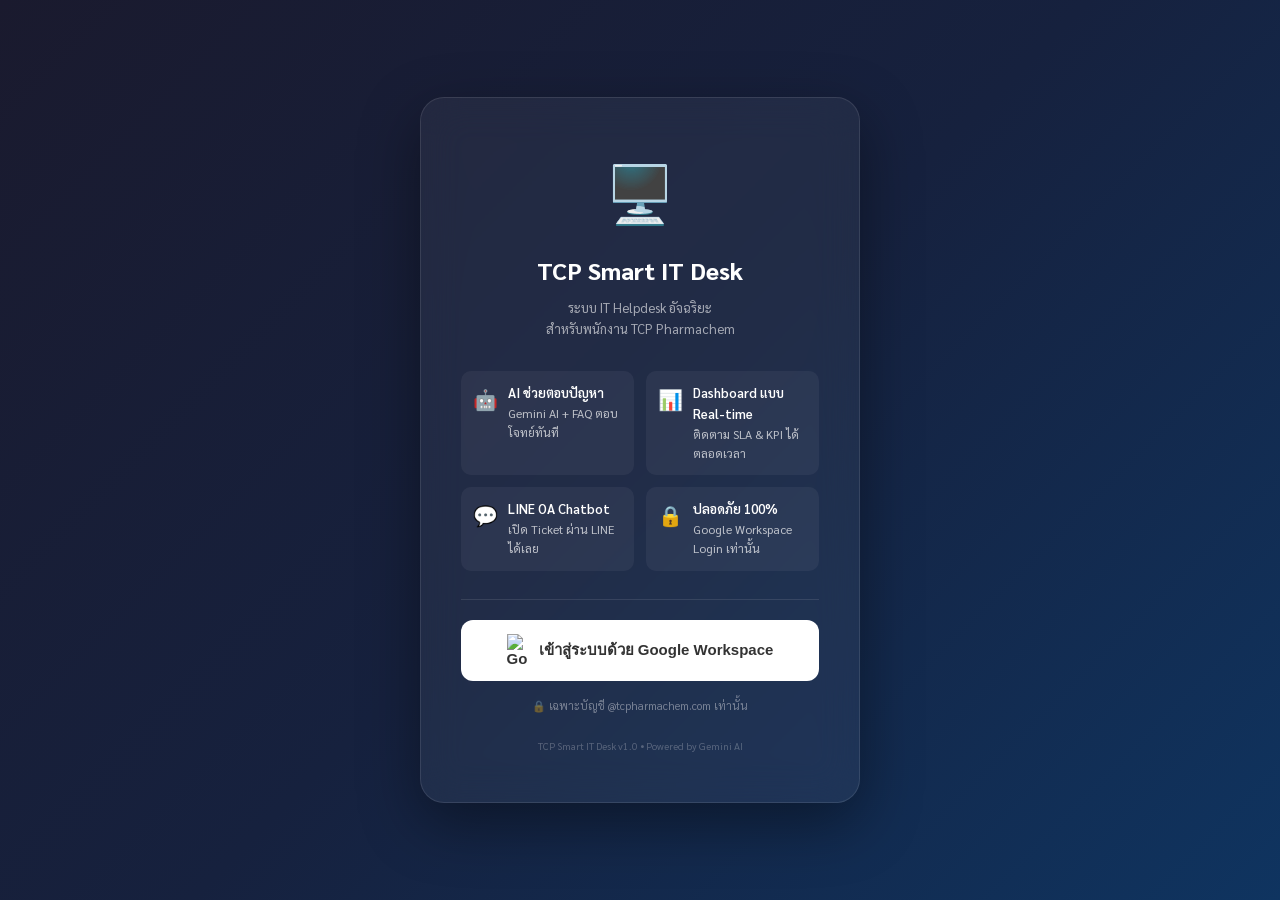
==== index.html @ 136b57df "Add files via upload" ====
<!DOCTYPE html>
<html lang="th">
<head>
  <meta charset="UTF-8">
  <meta name="viewport" content="width=device-width, initial-scale=1.0">
  <title>TCP Smart IT Desk — เข้าสู่ระบบ</title>
  <link rel="preconnect" href="https://fonts.googleapis.com">
  <link href="https://fonts.googleapis.com/css2?family=Sarabun:wght@300;400;600;700;800&display=swap" rel="stylesheet">
  <link rel="stylesheet" href="assets/css/main.css">
  <style>
    .features { display: grid; grid-template-columns: repeat(2, 1fr); gap: 12px; margin: 28px 0; text-align: left; }
    .feature { display: flex; align-items: flex-start; gap: 10px; padding: 12px; background: rgba(255,255,255,.05); border-radius: 10px; }
    .feature-icon { font-size: 20px; }
    .feature-text { font-size: 12px; color: rgba(255,255,255,.7); }
    .feature-title { font-size: 13px; font-weight: 600; color: #fff; }
    .divider { border: none; border-top: 1px solid rgba(255,255,255,.1); margin: 20px 0; }
    .domain-note { font-size: 11px; color: rgba(255,255,255,.4); margin-top: 16px; }
    .version { font-size: 10px; color: rgba(255,255,255,.25); margin-top: 24px; }
    #loading-state { display: none; }
    .dots::after { content: ''; animation: dots 1.5s steps(4,end) infinite; }
    @keyframes dots { 0%,20%{content:''} 40%{content:'.'} 60%{content:'..'} 80%,100%{content:'...'} }
  </style>
</head>
<body>
  <div class="login-page">
    <div class="login-card">
      <div class="login-logo">🖥️</div>
      <h1 class="login-title">TCP Smart IT Desk</h1>
      <p class="login-subtitle">ระบบ IT Helpdesk อัจฉริยะ<br>สำหรับพนักงาน TCP Pharmachem</p>

      <div class="features">
        <div class="feature">
          <span class="feature-icon">🤖</span>
          <div class="feature-text">
            <div class="feature-title">AI ช่วยตอบปัญหา</div>
            Gemini AI + FAQ ตอบโจทย์ทันที
          </div>
        </div>
        <div class="feature">
          <span class="feature-icon">📊</span>
          <div class="feature-text">
            <div class="feature-title">Dashboard แบบ Real-time</div>
            ติดตาม SLA & KPI ได้ตลอดเวลา
          </div>
        </div>
        <div class="feature">
          <span class="feature-icon">💬</span>
          <div class="feature-text">
            <div class="feature-title">LINE OA Chatbot</div>
            เปิด Ticket ผ่าน LINE ได้เลย
          </div>
        </div>
        <div class="feature">
          <span class="feature-icon">🔒</span>
          <div class="feature-text">
            <div class="feature-title">ปลอดภัย 100%</div>
            Google Workspace Login เท่านั้น
          </div>
        </div>
      </div>

      <hr class="divider">

      <!-- Google Sign-In Button -->
      <div id="sign-in-state">
        <button class="google-btn" id="google-signin-btn" onclick="signInWithGoogle()">
          <img src="https://www.gstatic.com/firebasejs/ui/2.0.0/images/auth/google.svg" alt="Google">
          เข้าสู่ระบบด้วย Google Workspace
        </button>
        <p class="domain-note">🔒 เฉพาะบัญชี @tcpharmachem.com เท่านั้น</p>
      </div>

      <div id="loading-state">
        <div style="display:flex;align-items:center;justify-content:center;gap:12px;color:rgba(255,255,255,.7);font-size:14px">
          <div class="spinner" style="width:24px;height:24px;border-width:3px;border-color:rgba(255,255,255,.3);border-top-color:#fff"></div>
          <span>กำลังเข้าสู่ระบบ<span class="dots"></span></span>
        </div>
      </div>

      <div id="error-state" style="display:none">
        <div class="alert alert-danger" style="text-align:left">
          <span>⚠️</span>
          <span id="error-msg"></span>
        </div>
        <button class="google-btn" onclick="signInWithGoogle()">
          <img src="https://www.gstatic.com/firebasejs/ui/2.0.0/images/auth/google.svg" alt="Google">
          ลองใหม่อีกครั้ง
        </button>
      </div>

      <p class="version">TCP Smart IT Desk v1.0 • Powered by Gemini AI</p>
    </div>
  </div>

  <!-- Google Identity Services -->
  <script src="https://accounts.google.com/gsi/client" async defer></script>
  <script src="assets/js/app.js"></script>
  <script>
    // Check if already logged in
    window.addEventListener('load', () => {
      if (loadStoredSession()) {
        redirectToDashboard();
        return;
      }
      initGoogleSignIn();
    });

    function initGoogleSignIn() {
      // Initialize GIS (Google Identity Services)
      if (typeof google === 'undefined') {
        setTimeout(initGoogleSignIn, 300);
        return;
      }
      google.accounts.id.initialize({
        client_id:         APP_CONFIG.GOOGLE_CLIENT_ID,
        callback:          handleGoogleResponse,
        auto_select:       false,
        cancel_on_tap_outside: true,
        ux_mode:           'popup'
      });
    }

    function signInWithGoogle() {
      if (typeof google === 'undefined') {
        showError('ไม่สามารถโหลด Google Sign-In ได้ กรุณาตรวจสอบการเชื่อมต่ออินเทอร์เน็ต');
        return;
      }
      google.accounts.id.prompt();
    }

    async function handleGoogleResponse(credentialResponse) {
      const idToken = credentialResponse.credential;
      if (!idToken) {
        showError('ไม่ได้รับข้อมูลจาก Google กรุณาลองใหม่');
        return;
      }

      showLoading();

      try {
        // Verify token and get user from backend
        const result = await API.get('users/me', { token: idToken });

        if (!result.success) {
          if (result.status === 401 || result.status === 403) {
            showError('บัญชีของคุณไม่ได้รับอนุญาต กรุณาใช้บัญชี @tcpharmachem.com เท่านั้น');
          } else {
            showError('เกิดข้อผิดพลาด: ' + (result.data?.error || 'กรุณาลองใหม่อีกครั้ง'));
          }
          return;
        }

        const user = result.data;
        setSession(idToken, user);
        redirectToDashboard();

      } catch (err) {
        showError('เกิดข้อผิดพลาดในการเชื่อมต่อ กรุณาลองใหม่อีกครั้ง');
        console.error(err);
      }
    }

    function showLoading() {
      document.getElementById('sign-in-state').style.display = 'none';
      document.getElementById('error-state').style.display   = 'none';
      document.getElementById('loading-state').style.display = 'block';
    }

    function showError(msg) {
      document.getElementById('sign-in-state').style.display = 'none';
      document.getElementById('loading-state').style.display = 'none';
      document.getElementById('error-state').style.display   = 'block';
      document.getElementById('error-msg').textContent = msg;
    }

    function redirectToDashboard() {
      window.location.href = 'dashboard.html';
    }
  </script>
</body>
</html>
---- assets/css/main.css ----
/* ============================================================
   TCP Smart IT Desk — main.css
   Modern enterprise UI with dark mode & mobile-first design
   ============================================================ */

/* ── CSS Variables (Light Theme) ──────────────────────────── */
:root {
  --primary:        #1a73e8;
  --primary-dark:   #1557b0;
  --primary-light:  #e8f0fe;
  --secondary:      #34a853;
  --warning:        #f5a623;
  --danger:         #ea4335;
  --purple:         #9c27b0;
  --orange:         #ff9800;

  --bg:             #f8f9fa;
  --surface:        #ffffff;
  --surface-alt:    #f1f3f4;
  --border:         #e0e0e0;
  --text:           #202124;
  --text-secondary: #5f6368;
  --text-muted:     #9aa0a6;

  --sidebar-bg:     #1a1a2e;
  --sidebar-text:   #e0e0e0;
  --sidebar-active: #1a73e8;
  --sidebar-width:  240px;
  --sidebar-collapsed: 64px;

  --header-h:       60px;
  --radius:         8px;
  --radius-lg:      12px;
  --shadow:         0 1px 3px rgba(0,0,0,.12), 0 1px 2px rgba(0,0,0,.08);
  --shadow-md:      0 4px 12px rgba(0,0,0,.12);
  --shadow-lg:      0 8px 24px rgba(0,0,0,.15);

  --transition:     .2s ease;
  --font:           'Sarabun', 'Noto Sans Thai', system-ui, -apple-system, sans-serif;
}

/* ── Dark Theme ─────────────────────────────────────────────── */
[data-theme="dark"] {
  --bg:             #0d0d1a;
  --surface:        #1a1a2e;
  --surface-alt:    #16213e;
  --border:         #2d3748;
  --text:           #e2e8f0;
  --text-secondary: #a0aec0;
  --text-muted:     #718096;
  --sidebar-bg:     #0d0d1a;
  --primary-light:  #1a3a6e;
}

/* ── Reset & Base ────────────────────────────────────────────── */
*, *::before, *::after { box-sizing: border-box; margin: 0; padding: 0; }

html { font-size: 14px; scroll-behavior: smooth; }

body {
  font-family:     var(--font);
  background:      var(--bg);
  color:           var(--text);
  line-height:     1.6;
  -webkit-font-smoothing: antialiased;
}

a { color: var(--primary); text-decoration: none; }
a:hover { text-decoration: underline; }

img { max-width: 100%; }

/* ── Layout ──────────────────────────────────────────────────── */
.app-layout { display: flex; min-height: 100vh; }

/* ── Sidebar ─────────────────────────────────────────────────── */
.sidebar {
  width:        var(--sidebar-width);
  background:   var(--sidebar-bg);
  display:      flex;
  flex-direction: column;
  position:     fixed;
  left:         0; top: 0; bottom: 0;
  z-index:      100;
  transition:   width var(--transition);
  overflow:     hidden;
}
.sidebar.collapsed { width: var(--sidebar-collapsed); }

.sidebar-brand {
  padding:      16px;
  display:      flex;
  align-items:  center;
  gap:          12px;
  border-bottom: 1px solid rgba(255,255,255,.1);
  min-height:   var(--header-h);
}
.sidebar-brand .brand-icon {
  width:    36px; height: 36px;
  background: var(--primary);
  border-radius: var(--radius);
  display:  flex; align-items: center; justify-content: center;
  font-size: 18px; flex-shrink: 0;
}
.sidebar-brand .brand-text {
  color:     #fff;
  font-size: 13px;
  font-weight: 700;
  line-height: 1.2;
  white-space: nowrap;
  overflow:  hidden;
}
.sidebar-brand .brand-text small {
  display: block;
  color:   rgba(255,255,255,.5);
  font-size: 10px;
  font-weight: 400;
}

.sidebar-nav { flex: 1; padding: 12px 0; overflow-y: auto; }

.nav-section {
  padding:    4px 12px;
  font-size:  10px;
  font-weight: 700;
  text-transform: uppercase;
  letter-spacing: .08em;
  color:      rgba(255,255,255,.35);
  margin-top: 8px;
  white-space: nowrap;
  overflow:   hidden;
}

.nav-item {
  display:    flex;
  align-items: center;
  gap:        12px;
  padding:    10px 16px;
  color:      var(--sidebar-text);
  cursor:     pointer;
  border-radius: 0;
  transition: background var(--transition);
  white-space: nowrap;
  overflow:   hidden;
  text-decoration: none;
}
.nav-item:hover { background: rgba(255,255,255,.08); color: #fff; text-decoration: none; }
.nav-item.active { background: var(--primary); color: #fff; }
.nav-item .nav-icon { font-size: 18px; flex-shrink: 0; }
.nav-item .nav-label { font-size: 13px; }
.nav-item .nav-badge {
  margin-left: auto;
  background:  var(--danger);
  color:       #fff;
  font-size:   10px;
  padding:     2px 6px;
  border-radius: 10px;
  min-width:   18px;
  text-align:  center;
}

.sidebar-footer {
  padding:     12px;
  border-top:  1px solid rgba(255,255,255,.1);
}
.user-info {
  display:    flex;
  align-items: center;
  gap:        10px;
  padding:    8px;
  border-radius: var(--radius);
  cursor:     pointer;
}
.user-info:hover { background: rgba(255,255,255,.08); }
.user-avatar {
  width:  36px; height: 36px;
  border-radius: 50%;
  background: var(--primary);
  display: flex; align-items: center; justify-content: center;
  color: #fff; font-size: 14px; font-weight: 700;
  flex-shrink: 0;
  overflow: hidden;
}
.user-avatar img { width: 100%; height: 100%; object-fit: cover; }
.user-details { overflow: hidden; }
.user-name { color: #fff; font-size: 13px; font-weight: 600; white-space: nowrap; overflow: hidden; text-overflow: ellipsis; }
.user-role { color: rgba(255,255,255,.5); font-size: 10px; }

/* ── Main Content ────────────────────────────────────────────── */
.main-content {
  margin-left: var(--sidebar-width);
  flex:        1;
  display:     flex;
  flex-direction: column;
  min-height:  100vh;
  transition:  margin-left var(--transition);
}
.sidebar.collapsed ~ .main-content { margin-left: var(--sidebar-collapsed); }

/* ── Header ──────────────────────────────────────────────────── */
.app-header {
  background:  var(--surface);
  border-bottom: 1px solid var(--border);
  height:      var(--header-h);
  display:     flex;
  align-items: center;
  padding:     0 24px;
  gap:         16px;
  position:    sticky;
  top:         0;
  z-index:     50;
  box-shadow:  var(--shadow);
}
.header-title { font-size: 16px; font-weight: 700; flex: 1; }
.header-actions { display: flex; align-items: center; gap: 8px; }
.btn-icon {
  width:  36px; height: 36px;
  border: none; background: transparent;
  border-radius: 50%;
  cursor: pointer;
  display: flex; align-items: center; justify-content: center;
  font-size: 16px;
  color:  var(--text-secondary);
  transition: background var(--transition);
}
.btn-icon:hover { background: var(--surface-alt); }

/* ── Page Content ────────────────────────────────────────────── */
.page-content {
  flex:    1;
  padding: 24px;
  max-width: 1400px;
  width:   100%;
  margin:  0 auto;
}

/* ── Cards ───────────────────────────────────────────────────── */
.card {
  background:    var(--surface);
  border:        1px solid var(--border);
  border-radius: var(--radius-lg);
  box-shadow:    var(--shadow);
  overflow:      hidden;
}
.card-header {
  padding:     16px 20px;
  border-bottom: 1px solid var(--border);
  display:     flex;
  align-items: center;
  gap:         12px;
}
.card-title { font-size: 15px; font-weight: 700; flex: 1; }
.card-body  { padding: 20px; }

/* ── KPI Cards ───────────────────────────────────────────────── */
.kpi-grid { display: grid; grid-template-columns: repeat(auto-fit, minmax(180px, 1fr)); gap: 16px; }
.kpi-card {
  background:    var(--surface);
  border:        1px solid var(--border);
  border-radius: var(--radius-lg);
  padding:       20px;
  display:       flex;
  align-items:   flex-start;
  gap:           16px;
  box-shadow:    var(--shadow);
  transition:    transform var(--transition), box-shadow var(--transition);
}
.kpi-card:hover { transform: translateY(-2px); box-shadow: var(--shadow-md); }
.kpi-icon {
  width:  48px; height: 48px;
  border-radius: var(--radius);
  display: flex; align-items: center; justify-content: center;
  font-size: 22px; flex-shrink: 0;
}
.kpi-value  { font-size: 28px; font-weight: 800; line-height: 1; margin-bottom: 4px; }
.kpi-label  { font-size: 12px; color: var(--text-secondary); }
.kpi-change { font-size: 11px; margin-top: 4px; }
.kpi-change.up   { color: var(--secondary); }
.kpi-change.down { color: var(--danger); }

/* ── Tables ──────────────────────────────────────────────────── */
.table-wrapper { overflow-x: auto; }
table { width: 100%; border-collapse: collapse; font-size: 13px; }
thead tr { background: var(--surface-alt); }
th { padding: 12px 16px; text-align: left; font-weight: 600; color: var(--text-secondary); white-space: nowrap; border-bottom: 2px solid var(--border); }
td { padding: 12px 16px; border-bottom: 1px solid var(--border); vertical-align: middle; }
tbody tr { transition: background var(--transition); }
tbody tr:hover { background: var(--surface-alt); cursor: pointer; }
tbody tr:last-child td { border-bottom: none; }

/* ── Badges ──────────────────────────────────────────────────── */
.badge {
  display:     inline-flex;
  align-items: center;
  gap:         4px;
  padding:     3px 10px;
  border-radius: 20px;
  font-size:   11px;
  font-weight: 600;
  white-space: nowrap;
}

/* ── Buttons ─────────────────────────────────────────────────── */
.btn {
  display:     inline-flex;
  align-items: center;
  gap:         8px;
  padding:     8px 18px;
  border:      none;
  border-radius: var(--radius);
  cursor:      pointer;
  font-size:   13px;
  font-weight: 600;
  font-family: var(--font);
  transition:  background var(--transition), transform var(--transition);
  text-decoration: none;
  white-space: nowrap;
}
.btn:hover { transform: translateY(-1px); }
.btn:active { transform: none; }

.btn-primary   { background: var(--primary);   color: #fff; }
.btn-primary:hover { background: var(--primary-dark); }
.btn-success   { background: var(--secondary); color: #fff; }
.btn-danger    { background: var(--danger);    color: #fff; }
.btn-warning   { background: var(--warning);   color: #fff; }
.btn-secondary { background: var(--surface-alt); color: var(--text); border: 1px solid var(--border); }
.btn-sm  { padding: 4px 12px; font-size: 12px; }
.btn-lg  { padding: 12px 24px; font-size: 15px; }
.btn-block { width: 100%; justify-content: center; }
.btn:disabled { opacity: .6; cursor: not-allowed; transform: none; }

/* ── Forms ───────────────────────────────────────────────────── */
.form-group { margin-bottom: 16px; }
.form-label { display: block; font-size: 13px; font-weight: 600; margin-bottom: 6px; color: var(--text); }
.form-label .required { color: var(--danger); margin-left: 2px; }
.form-control {
  width:      100%;
  padding:    9px 12px;
  border:     1px solid var(--border);
  border-radius: var(--radius);
  background: var(--surface);
  color:      var(--text);
  font-size:  13px;
  font-family: var(--font);
  transition: border-color var(--transition);
}
.form-control:focus { outline: none; border-color: var(--primary); box-shadow: 0 0 0 3px rgba(26,115,232,.15); }
.form-control::placeholder { color: var(--text-muted); }
textarea.form-control { resize: vertical; min-height: 100px; }
select.form-control { cursor: pointer; }

/* ── Modals ──────────────────────────────────────────────────── */
.modal-overlay {
  position:  fixed; inset: 0;
  background: rgba(0,0,0,.5);
  z-index:    200;
  display:    none;
  align-items: center;
  justify-content: center;
  padding:    16px;
  backdrop-filter: blur(2px);
}
.modal-overlay.active { display: flex; }
.modal {
  background:    var(--surface);
  border-radius: var(--radius-lg);
  box-shadow:    var(--shadow-lg);
  width:         100%;
  max-width:     560px;
  max-height:    90vh;
  overflow-y:    auto;
  animation:     modalIn .2s ease;
}
.modal-lg { max-width: 800px; }
.modal-xl { max-width: 1100px; }
.modal-header {
  padding:     16px 20px;
  border-bottom: 1px solid var(--border);
  display:     flex;
  align-items: center;
  gap:         12px;
}
.modal-title  { font-size: 16px; font-weight: 700; flex: 1; }
.modal-close  { background: none; border: none; cursor: pointer; font-size: 20px; color: var(--text-muted); }
.modal-body   { padding: 20px; }
.modal-footer { padding: 16px 20px; border-top: 1px solid var(--border); display: flex; justify-content: flex-end; gap: 10px; }
@keyframes modalIn { from { transform: scale(.96); opacity: 0; } to { transform: scale(1); opacity: 1; } }

/* ── Tabs ────────────────────────────────────────────────────── */
.tabs { display: flex; gap: 0; border-bottom: 2px solid var(--border); margin-bottom: 20px; overflow-x: auto; }
.tab {
  padding:    10px 20px;
  cursor:     pointer;
  font-size:  13px;
  font-weight: 600;
  color:      var(--text-secondary);
  border-bottom: 2px solid transparent;
  margin-bottom: -2px;
  white-space: nowrap;
  transition: color var(--transition), border-color var(--transition);
}
.tab:hover { color: var(--primary); }
.tab.active { color: var(--primary); border-bottom-color: var(--primary); }

/* ── Filter Bar ──────────────────────────────────────────────── */
.filter-bar {
  display:    flex;
  gap:        12px;
  flex-wrap:  wrap;
  align-items: center;
  padding:    16px;
  background: var(--surface);
  border:     1px solid var(--border);
  border-radius: var(--radius-lg);
  margin-bottom: 16px;
}
.filter-bar .form-control { min-width: 160px; }
.search-input { min-width: 240px !important; }

/* ── Timeline / Chat ─────────────────────────────────────────── */
.chat-messages { display: flex; flex-direction: column; gap: 12px; max-height: 400px; overflow-y: auto; padding: 8px 0; }
.chat-msg { display: flex; gap: 10px; max-width: 85%; }
.chat-msg.user { align-self: flex-end; flex-direction: row-reverse; }
.chat-msg.ai, .chat-msg.system { align-self: flex-start; }
.chat-bubble {
  padding:       10px 14px;
  border-radius: 16px;
  font-size:     13px;
  line-height:   1.5;
  max-width:     100%;
  word-break:    break-word;
}
.chat-msg.user   .chat-bubble { background: var(--primary); color: #fff; border-bottom-right-radius: 4px; }
.chat-msg.ai     .chat-bubble { background: var(--surface-alt); border-bottom-left-radius: 4px; }
.chat-msg.system .chat-bubble { background: var(--surface-alt); font-style: italic; color: var(--text-secondary); }
.chat-time { font-size: 10px; color: var(--text-muted); margin-top: 4px; align-self: flex-end; }

/* ── Spinner ─────────────────────────────────────────────────── */
.spinner {
  width:  40px; height: 40px;
  border: 4px solid var(--border);
  border-top-color: var(--primary);
  border-radius: 50%;
  animation: spin .8s linear infinite;
}
.spinner-sm { width: 20px; height: 20px; border-width: 2px; }
@keyframes spin { to { transform: rotate(360deg); } }

/* ── Progress / SLA Bar ──────────────────────────────────────── */
.progress-bar { background: var(--border); border-radius: 4px; height: 6px; overflow: hidden; }
.progress-fill { height: 100%; border-radius: 4px; transition: width .4s ease; }
.progress-fill.safe    { background: var(--secondary); }
.progress-fill.risk    { background: var(--warning); }
.progress-fill.breached{ background: var(--danger); }

/* ── Alert ───────────────────────────────────────────────────── */
.alert {
  padding:       12px 16px;
  border-radius: var(--radius);
  font-size:     13px;
  margin-bottom: 12px;
  display:       flex;
  align-items:   flex-start;
  gap:           10px;
}
.alert-info    { background: var(--primary-light); color: var(--primary); border-left: 4px solid var(--primary); }
.alert-success { background: #e6f4ea; color: #137333; border-left: 4px solid var(--secondary); }
.alert-warning { background: #fff3e0; color: #e65100; border-left: 4px solid var(--warning); }
.alert-danger  { background: #fce8e6; color: #c62828; border-left: 4px solid var(--danger); }

/* ── Empty State ─────────────────────────────────────────────── */
.empty-state {
  display:    flex;
  flex-direction: column;
  align-items: center;
  padding:    48px 24px;
  text-align: center;
  color:      var(--text-muted);
}
.empty-state .empty-icon { font-size: 48px; margin-bottom: 16px; }
.empty-state h3 { color: var(--text-secondary); margin-bottom: 8px; }
.empty-state p  { font-size: 13px; max-width: 300px; }

/* ── Timeline ────────────────────────────────────────────────── */
.timeline { position: relative; padding-left: 32px; }
.timeline::before { content:''; position:absolute; left:10px; top:0; bottom:0; width:2px; background:var(--border); }
.timeline-item { position: relative; margin-bottom: 24px; }
.timeline-item::before {
  content: '';
  position: absolute;
  left: -26px;
  top: 4px;
  width: 12px; height: 12px;
  border-radius: 50%;
  background: var(--primary);
  border: 2px solid var(--surface);
  z-index: 1;
}
.timeline-time  { font-size: 11px; color: var(--text-muted); margin-bottom: 4px; }
.timeline-title { font-weight: 600; font-size: 13px; }
.timeline-body  { font-size: 13px; color: var(--text-secondary); margin-top: 4px; }

/* ── Responsive ──────────────────────────────────────────────── */
@media (max-width: 768px) {
  .sidebar { width: 0; overflow: hidden; }
  .sidebar.mobile-open { width: var(--sidebar-width); }
  .main-content { margin-left: 0 !important; }
  .kpi-grid { grid-template-columns: repeat(2, 1fr); }
  .page-content { padding: 16px; }
  .filter-bar { flex-direction: column; }
  .filter-bar .form-control, .search-input { min-width: unset !important; width: 100%; }
}

/* ── Login Page ──────────────────────────────────────────────── */
.login-page {
  min-height:  100vh;
  background:  linear-gradient(135deg, #1a1a2e 0%, #16213e 50%, #0f3460 100%);
  display:     flex;
  align-items: center;
  justify-content: center;
  padding:     24px;
}
.login-card {
  background:    rgba(255,255,255,.05);
  backdrop-filter: blur(20px);
  border:        1px solid rgba(255,255,255,.1);
  border-radius: 24px;
  padding:       48px 40px;
  width:         100%;
  max-width:     440px;
  text-align:    center;
  box-shadow:    0 20px 60px rgba(0,0,0,.4);
}
.login-logo { font-size: 56px; margin-bottom: 16px; }
.login-title { font-size: 24px; font-weight: 800; color: #fff; margin-bottom: 8px; }
.login-subtitle { font-size: 13px; color: rgba(255,255,255,.6); margin-bottom: 32px; }
.google-btn {
  display:       flex;
  align-items:   center;
  gap:           12px;
  width:         100%;
  padding:       14px 24px;
  background:    #fff;
  border:        none;
  border-radius: 12px;
  cursor:        pointer;
  font-size:     15px;
  font-weight:   600;
  color:         #333;
  transition:    box-shadow var(--transition), transform var(--transition);
  justify-content: center;
}
.google-btn:hover { box-shadow: 0 4px 16px rgba(0,0,0,.2); transform: translateY(-1px); }
.google-btn img { width: 20px; }

/* ── Ticket Priority Rows ────────────────────────────────────── */
tr.urgent { border-left: 3px solid var(--danger); }
tr.sla-risk { background: rgba(255,152,0,.05) !important; }
tr.over-sla { background: rgba(234,67,53,.05) !important; }

/* ── Satisfaction Stars ──────────────────────────────────────── */
.star-rating { display: flex; gap: 4px; }
.star { font-size: 24px; cursor: pointer; transition: transform var(--transition); }
.star:hover, .star.selected { transform: scale(1.2); }
.star.selected { color: #f5a623; }

/* ── Scrollbar ───────────────────────────────────────────────── */
::-webkit-scrollbar { width: 6px; height: 6px; }
::-webkit-scrollbar-track { background: transparent; }
::-webkit-scrollbar-thumb { background: var(--border); border-radius: 3px; }
::-webkit-scrollbar-thumb:hover { background: var(--text-muted); }

/* ── Utils ───────────────────────────────────────────────────── */
.text-center { text-align: center; }
.text-right  { text-align: right; }
.text-muted  { color: var(--text-muted); }
.text-secondary { color: var(--text-secondary); }
.text-primary  { color: var(--primary); }
.text-success  { color: var(--secondary); }
.text-danger   { color: var(--danger); }
.text-warning  { color: var(--warning); }
.fw-bold  { font-weight: 700; }
.fw-600   { font-weight: 600; }
.fs-12    { font-size: 12px; }
.fs-13    { font-size: 13px; }
.fs-16    { font-size: 16px; }
.fs-20    { font-size: 20px; }
.mt-8     { margin-top: 8px; }
.mt-16    { margin-top: 16px; }
.mt-24    { margin-top: 24px; }
.mb-8     { margin-bottom: 8px; }
.mb-16    { margin-bottom: 16px; }
.mb-24    { margin-bottom: 24px; }
.gap-8    { gap: 8px; }
.gap-16   { gap: 16px; }
.d-flex   { display: flex; }
.d-grid   { display: grid; }
.align-center { align-items: center; }
.justify-between { justify-content: space-between; }
.flex-1   { flex: 1; }
.w-100    { width: 100%; }
.hidden   { display: none !important; }
.visible  { display: block !important; }
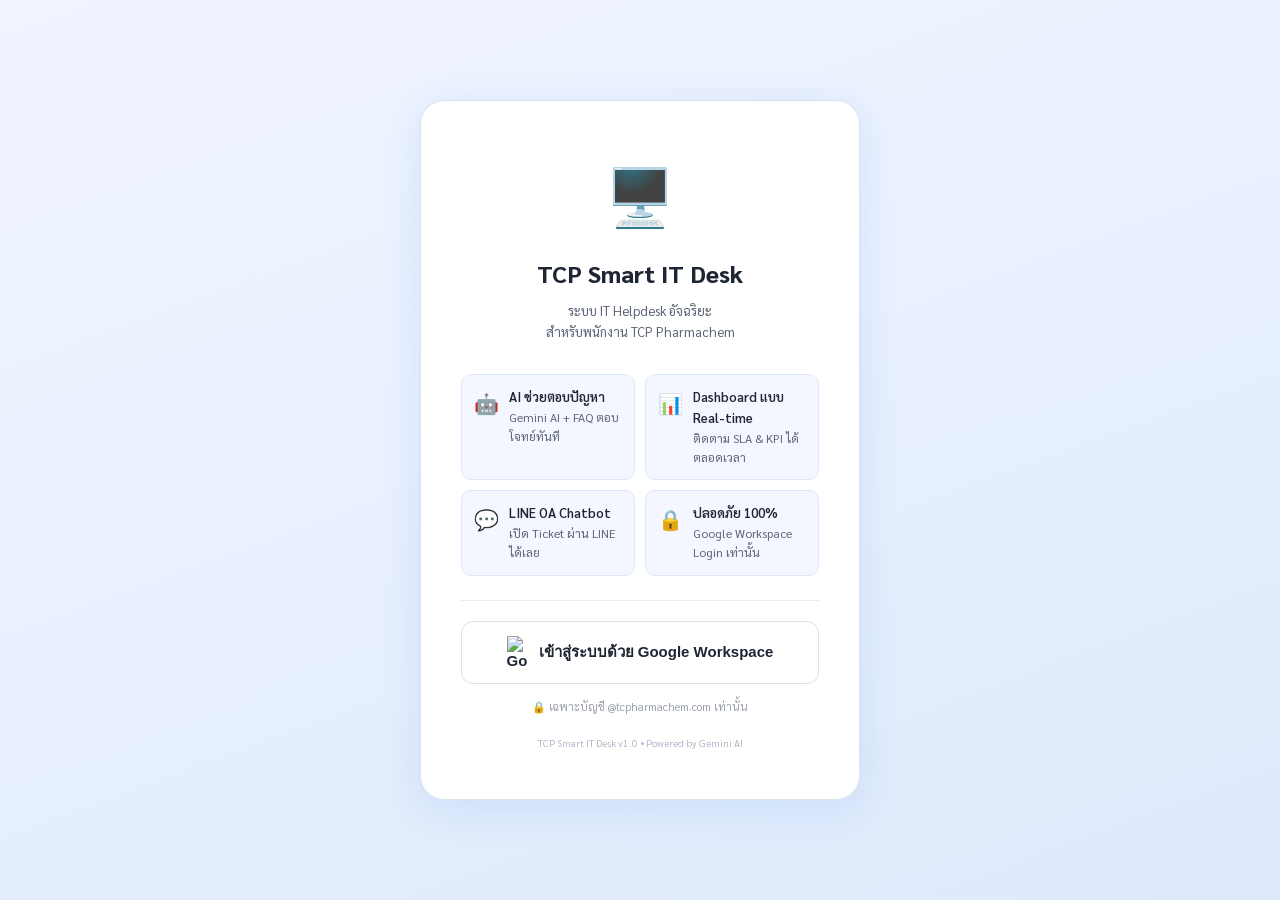
==== commit ed66aabd: "Add files via upload" ====
--- a/index.html
+++ b/index.html
@@ -8,14 +8,14 @@
   <link href="https://fonts.googleapis.com/css2?family=Sarabun:wght@300;400;600;700;800&display=swap" rel="stylesheet">
   <link rel="stylesheet" href="assets/css/main.css">
   <style>
-    .features { display: grid; grid-template-columns: repeat(2, 1fr); gap: 12px; margin: 28px 0; text-align: left; }
-    .feature { display: flex; align-items: flex-start; gap: 10px; padding: 12px; background: rgba(255,255,255,.05); border-radius: 10px; }
+    .features { display: grid; grid-template-columns: repeat(2, 1fr); gap: 10px; margin: 24px 0; text-align: left; }
+    .feature { display: flex; align-items: flex-start; gap: 10px; padding: 12px; background: #f4f7ff; border: 1px solid #dde8fb; border-radius: 10px; }
     .feature-icon { font-size: 20px; }
-    .feature-text { font-size: 12px; color: rgba(255,255,255,.7); }
-    .feature-title { font-size: 13px; font-weight: 600; color: #fff; }
-    .divider { border: none; border-top: 1px solid rgba(255,255,255,.1); margin: 20px 0; }
-    .domain-note { font-size: 11px; color: rgba(255,255,255,.4); margin-top: 16px; }
-    .version { font-size: 10px; color: rgba(255,255,255,.25); margin-top: 24px; }
+    .feature-text { font-size: 12px; color: #5a6478; }
+    .feature-title { font-size: 13px; font-weight: 600; color: #1e2533; }
+    .divider { border: none; border-top: 1px solid #e8edf4; margin: 20px 0; }
+    .domain-note { font-size: 11px; color: #9aa0ac; margin-top: 14px; }
+    .version { font-size: 10px; color: #b0b8c8; margin-top: 20px; }
     #loading-state { display: none; }
     .dots::after { content: ''; animation: dots 1.5s steps(4,end) infinite; }
     @keyframes dots { 0%,20%{content:''} 40%{content:'.'} 60%{content:'..'} 80%,100%{content:'...'} }
@@ -71,8 +71,8 @@
       </div>
 
       <div id="loading-state">
-        <div style="display:flex;align-items:center;justify-content:center;gap:12px;color:rgba(255,255,255,.7);font-size:14px">
-          <div class="spinner" style="width:24px;height:24px;border-width:3px;border-color:rgba(255,255,255,.3);border-top-color:#fff"></div>
+        <div style="display:flex;align-items:center;justify-content:center;gap:12px;color:#5a6478;font-size:14px">
+          <div class="spinner" style="width:24px;height:24px;border-width:3px"></div>
           <span>กำลังเข้าสู่ระบบ<span class="dots"></span></span>
         </div>
       </div>
--- a/assets/css/main.css
+++ b/assets/css/main.css
@@ -1,9 +1,9 @@
 /* ============================================================
    TCP Smart IT Desk — main.css
-   Modern enterprise UI with dark mode & mobile-first design
+   Clean light enterprise UI · TCP brand · mobile-first
    ============================================================ */
 
-/* ── CSS Variables (Light Theme) ──────────────────────────── */
+/* ── CSS Variables ───────────────────────────────────────────── */
 :root {
   --primary:        #1a73e8;
   --primary-dark:   #1557b0;
@@ -14,26 +14,30 @@
   --purple:         #9c27b0;
   --orange:         #ff9800;
 
-  --bg:             #f8f9fa;
+  --bg:             #f4f6f9;
   --surface:        #ffffff;
-  --surface-alt:    #f1f3f4;
-  --border:         #e0e0e0;
-  --text:           #202124;
-  --text-secondary: #5f6368;
-  --text-muted:     #9aa0a6;
-
-  --sidebar-bg:     #1a1a2e;
-  --sidebar-text:   #e0e0e0;
-  --sidebar-active: #1a73e8;
-  --sidebar-width:  240px;
+  --surface-alt:    #f0f4f8;
+  --border:         #dde3ec;
+  --text:           #1e2533;
+  --text-secondary: #5a6478;
+  --text-muted:     #9aa0ac;
+
+  /* ── Light sidebar (TCP brand) ── */
+  --sidebar-bg:        #ffffff;
+  --sidebar-border:    #dde3ec;
+  --sidebar-text:      #4a5568;
+  --sidebar-text-hover:#1e2533;
+  --sidebar-active-bg: #e8f0fe;
+  --sidebar-active:    #1a73e8;
+  --sidebar-width:     240px;
   --sidebar-collapsed: 64px;
 
   --header-h:       60px;
   --radius:         8px;
   --radius-lg:      12px;
-  --shadow:         0 1px 3px rgba(0,0,0,.12), 0 1px 2px rgba(0,0,0,.08);
-  --shadow-md:      0 4px 12px rgba(0,0,0,.12);
-  --shadow-lg:      0 8px 24px rgba(0,0,0,.15);
+  --shadow:         0 1px 4px rgba(0,0,0,.08);
+  --shadow-md:      0 4px 16px rgba(0,0,0,.10);
+  --shadow-lg:      0 8px 32px rgba(0,0,0,.12);
 
   --transition:     .2s ease;
   --font:           'Sarabun', 'Noto Sans Thai', system-ui, -apple-system, sans-serif;
@@ -41,14 +45,18 @@
 
 /* ── Dark Theme ─────────────────────────────────────────────── */
 [data-theme="dark"] {
-  --bg:             #0d0d1a;
-  --surface:        #1a1a2e;
-  --surface-alt:    #16213e;
+  --bg:             #0d1117;
+  --surface:        #161b22;
+  --surface-alt:    #1c2128;
   --border:         #2d3748;
   --text:           #e2e8f0;
   --text-secondary: #a0aec0;
   --text-muted:     #718096;
-  --sidebar-bg:     #0d0d1a;
+  --sidebar-bg:     #161b22;
+  --sidebar-border: #2d3748;
+  --sidebar-text:   #a0aec0;
+  --sidebar-text-hover: #e2e8f0;
+  --sidebar-active-bg: #1a3a6e;
   --primary-light:  #1a3a6e;
 }
 
@@ -77,6 +85,7 @@
 .sidebar {
   width:        var(--sidebar-width);
   background:   var(--sidebar-bg);
+  border-right:  1px solid var(--sidebar-border);
   display:      flex;
   flex-direction: column;
   position:     fixed;
@@ -84,6 +93,7 @@
   z-index:      100;
   transition:   width var(--transition);
   overflow:     hidden;
+  box-shadow:   2px 0 8px rgba(0,0,0,.05);
 }
 .sidebar.collapsed { width: var(--sidebar-collapsed); }
 
@@ -92,8 +102,9 @@
   display:      flex;
   align-items:  center;
   gap:          12px;
-  border-bottom: 1px solid rgba(255,255,255,.1);
+  border-bottom: 1px solid var(--sidebar-border);
   min-height:   var(--header-h);
+  background:   var(--sidebar-bg);
 }
 .sidebar-brand .brand-icon {
   width:    36px; height: 36px;
@@ -101,9 +112,10 @@
   border-radius: var(--radius);
   display:  flex; align-items: center; justify-content: center;
   font-size: 18px; flex-shrink: 0;
+  box-shadow: 0 2px 8px rgba(26,115,232,.35);
 }
 .sidebar-brand .brand-text {
-  color:     #fff;
+  color:     var(--text);
   font-size: 13px;
   font-weight: 700;
   line-height: 1.2;
@@ -112,20 +124,20 @@
 }
 .sidebar-brand .brand-text small {
   display: block;
-  color:   rgba(255,255,255,.5);
+  color:   var(--text-muted);
   font-size: 10px;
   font-weight: 400;
 }
 
-.sidebar-nav { flex: 1; padding: 12px 0; overflow-y: auto; }
+.sidebar-nav { flex: 1; padding: 12px 8px; overflow-y: auto; }
 
 .nav-section {
-  padding:    4px 12px;
+  padding:    4px 8px;
   font-size:  10px;
   font-weight: 700;
   text-transform: uppercase;
   letter-spacing: .08em;
-  color:      rgba(255,255,255,.35);
+  color:      var(--text-muted);
   margin-top: 8px;
   white-space: nowrap;
   overflow:   hidden;
@@ -134,19 +146,24 @@
 .nav-item {
   display:    flex;
   align-items: center;
-  gap:        12px;
-  padding:    10px 16px;
+  gap:        10px;
+  padding:    9px 12px;
   color:      var(--sidebar-text);
   cursor:     pointer;
-  border-radius: 0;
-  transition: background var(--transition);
+  border-radius: var(--radius);
+  transition: background var(--transition), color var(--transition);
   white-space: nowrap;
   overflow:   hidden;
   text-decoration: none;
-}
-.nav-item:hover { background: rgba(255,255,255,.08); color: #fff; text-decoration: none; }
-.nav-item.active { background: var(--primary); color: #fff; }
-.nav-item .nav-icon { font-size: 18px; flex-shrink: 0; }
+  margin-bottom: 2px;
+}
+.nav-item:hover { background: var(--surface-alt); color: var(--sidebar-text-hover); text-decoration: none; }
+.nav-item.active {
+  background: var(--sidebar-active-bg);
+  color:      var(--sidebar-active);
+  font-weight: 600;
+}
+.nav-item .nav-icon { font-size: 17px; flex-shrink: 0; }
 .nav-item .nav-label { font-size: 13px; }
 .nav-item .nav-badge {
   margin-left: auto;
@@ -160,8 +177,8 @@
 }
 
 .sidebar-footer {
-  padding:     12px;
-  border-top:  1px solid rgba(255,255,255,.1);
+  padding:     12px 8px;
+  border-top:  1px solid var(--sidebar-border);
 }
 .user-info {
   display:    flex;
@@ -171,7 +188,7 @@
   border-radius: var(--radius);
   cursor:     pointer;
 }
-.user-info:hover { background: rgba(255,255,255,.08); }
+.user-info:hover { background: var(--surface-alt); }
 .user-avatar {
   width:  36px; height: 36px;
   border-radius: 50%;
@@ -183,8 +200,8 @@
 }
 .user-avatar img { width: 100%; height: 100%; object-fit: cover; }
 .user-details { overflow: hidden; }
-.user-name { color: #fff; font-size: 13px; font-weight: 600; white-space: nowrap; overflow: hidden; text-overflow: ellipsis; }
-.user-role { color: rgba(255,255,255,.5); font-size: 10px; }
+.user-name { color: var(--text); font-size: 13px; font-weight: 600; white-space: nowrap; overflow: hidden; text-overflow: ellipsis; }
+.user-role { color: var(--text-muted); font-size: 10px; }
 
 /* ── Main Content ────────────────────────────────────────────── */
 .main-content {
@@ -209,7 +226,7 @@
   position:    sticky;
   top:         0;
   z-index:     50;
-  box-shadow:  var(--shadow);
+  box-shadow:  0 1px 0 var(--border);
 }
 .header-title { font-size: 16px; font-weight: 700; flex: 1; }
 .header-actions { display: flex; align-items: center; gap: 8px; }
@@ -263,9 +280,9 @@
   align-items:   flex-start;
   gap:           16px;
   box-shadow:    var(--shadow);
-  transition:    transform var(--transition), box-shadow var(--transition);
-}
-.kpi-card:hover { transform: translateY(-2px); box-shadow: var(--shadow-md); }
+  transition:    transform var(--transition), box-shadow var(--transition), border-color var(--transition);
+}
+.kpi-card:hover { transform: translateY(-2px); box-shadow: var(--shadow-md); border-color: var(--primary-light); }
 .kpi-icon {
   width:  48px; height: 48px;
   border-radius: var(--radius);
@@ -515,26 +532,41 @@
 /* ── Login Page ──────────────────────────────────────────────── */
 .login-page {
   min-height:  100vh;
-  background:  linear-gradient(135deg, #1a1a2e 0%, #16213e 50%, #0f3460 100%);
+  background:  linear-gradient(160deg, #f0f4ff 0%, #e8f0fe 50%, #dde9fb 100%);
   display:     flex;
   align-items: center;
   justify-content: center;
   padding:     24px;
 }
 .login-card {
-  background:    rgba(255,255,255,.05);
-  backdrop-filter: blur(20px);
-  border:        1px solid rgba(255,255,255,.1);
+  background:    #ffffff;
+  border:        1px solid var(--border);
   border-radius: 24px;
   padding:       48px 40px;
   width:         100%;
   max-width:     440px;
   text-align:    center;
-  box-shadow:    0 20px 60px rgba(0,0,0,.4);
+  box-shadow:    0 8px 40px rgba(26,115,232,.12);
 }
 .login-logo { font-size: 56px; margin-bottom: 16px; }
-.login-title { font-size: 24px; font-weight: 800; color: #fff; margin-bottom: 8px; }
-.login-subtitle { font-size: 13px; color: rgba(255,255,255,.6); margin-bottom: 32px; }
+.login-title { font-size: 24px; font-weight: 800; color: var(--text); margin-bottom: 8px; }
+.login-subtitle { font-size: 13px; color: var(--text-secondary); margin-bottom: 32px; }
+.login-divider {
+  display: flex; align-items: center; gap: 12px;
+  margin: 24px 0; color: var(--text-muted); font-size: 12px;
+}
+.login-divider::before, .login-divider::after {
+  content: ''; flex: 1; height: 1px; background: var(--border);
+}
+.login-domain-badge {
+  background: var(--primary-light);
+  color: var(--primary);
+  font-size: 11px; font-weight: 600;
+  padding: 4px 12px;
+  border-radius: 20px;
+  margin-top: 16px;
+  display: inline-block;
+}
 .google-btn {
   display:       flex;
   align-items:   center;
@@ -542,16 +574,20 @@
   width:         100%;
   padding:       14px 24px;
   background:    #fff;
-  border:        none;
+  border:        1px solid var(--border);
   border-radius: 12px;
   cursor:        pointer;
   font-size:     15px;
   font-weight:   600;
-  color:         #333;
-  transition:    box-shadow var(--transition), transform var(--transition);
+  color:         var(--text);
+  transition:    box-shadow var(--transition), transform var(--transition), border-color var(--transition);
   justify-content: center;
 }
-.google-btn:hover { box-shadow: 0 4px 16px rgba(0,0,0,.2); transform: translateY(-1px); }
+.google-btn:hover {
+  box-shadow: 0 4px 16px rgba(26,115,232,.15);
+  border-color: var(--primary);
+  transform: translateY(-1px);
+}
 .google-btn img { width: 20px; }
 
 /* ── Ticket Priority Rows ────────────────────────────────────── */
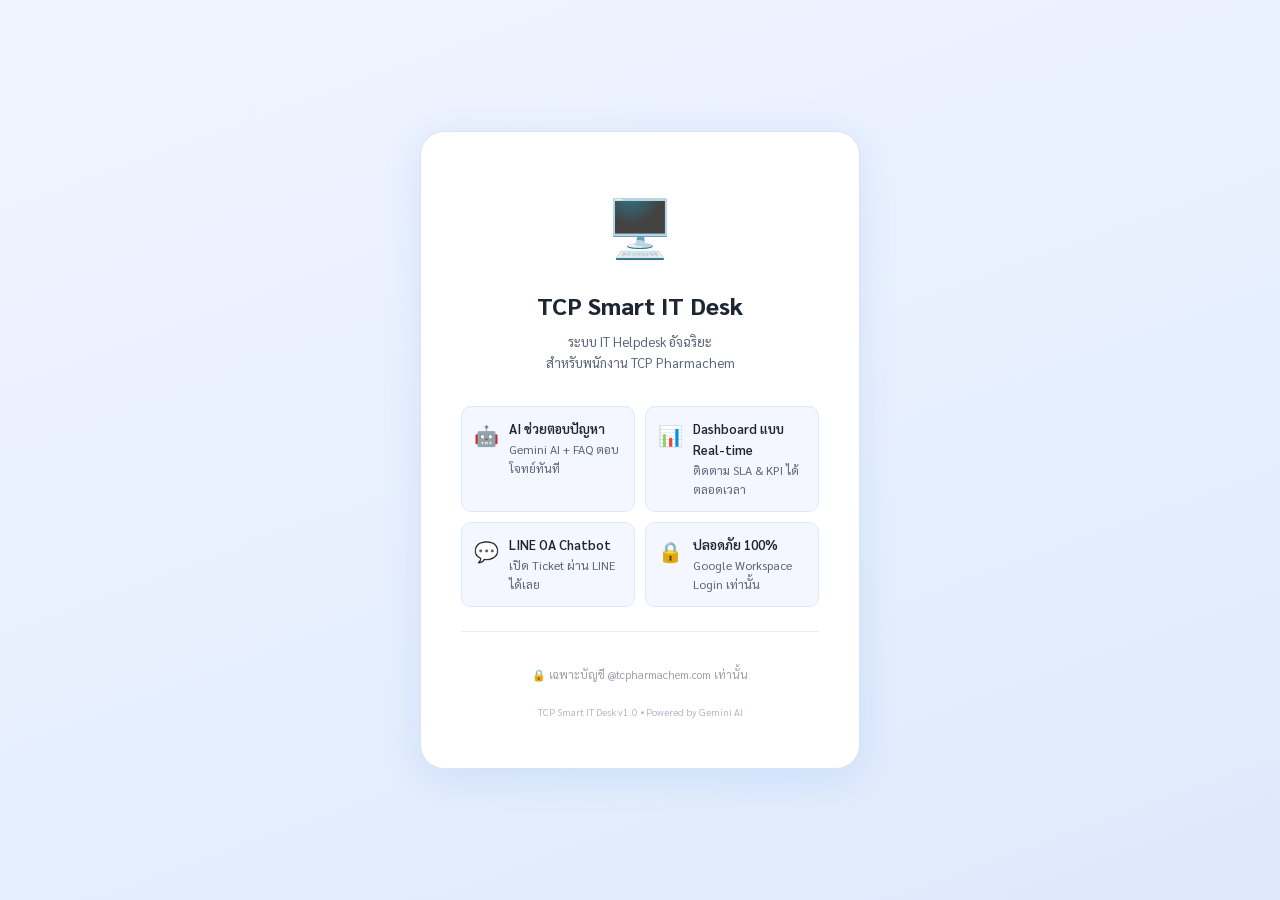
==== commit f3d1f93d: "Add files via upload" ====
--- a/index.html
+++ b/index.html
@@ -63,10 +63,8 @@
 
       <!-- Google Sign-In Button -->
       <div id="sign-in-state">
-        <button class="google-btn" id="google-signin-btn" onclick="signInWithGoogle()">
-          <img src="https://www.gstatic.com/firebasejs/ui/2.0.0/images/auth/google.svg" alt="Google">
-          เข้าสู่ระบบด้วย Google Workspace
-        </button>
+        <!-- Google renders its own button here -->
+        <div id="g_id_signin" style="display:flex;justify-content:center;margin-bottom:8px"></div>
         <p class="domain-note">🔒 เฉพาะบัญชี @tcpharmachem.com เท่านั้น</p>
       </div>
 
@@ -82,10 +80,7 @@
           <span>⚠️</span>
           <span id="error-msg"></span>
         </div>
-        <button class="google-btn" onclick="signInWithGoogle()">
-          <img src="https://www.gstatic.com/firebasejs/ui/2.0.0/images/auth/google.svg" alt="Google">
-          ลองใหม่อีกครั้ง
-        </button>
+        <div id="g_id_signin_retry" style="display:flex;justify-content:center;margin-top:12px"></div>
       </div>
 
       <p class="version">TCP Smart IT Desk v1.0 • Powered by Gemini AI</p>
@@ -106,26 +101,25 @@
     });
 
     function initGoogleSignIn() {
-      // Initialize GIS (Google Identity Services)
       if (typeof google === 'undefined') {
         setTimeout(initGoogleSignIn, 300);
         return;
       }
       google.accounts.id.initialize({
-        client_id:         APP_CONFIG.GOOGLE_CLIENT_ID,
-        callback:          handleGoogleResponse,
-        auto_select:       false,
-        cancel_on_tap_outside: true,
-        ux_mode:           'popup'
+        client_id: APP_CONFIG.GOOGLE_CLIENT_ID,
+        callback:  handleGoogleResponse,
+        auto_select: false,
+        ux_mode:   'popup'
       });
-    }
-
-    function signInWithGoogle() {
-      if (typeof google === 'undefined') {
-        showError('ไม่สามารถโหลด Google Sign-In ได้ กรุณาตรวจสอบการเชื่อมต่ออินเทอร์เน็ต');
-        return;
-      }
-      google.accounts.id.prompt();
+      // Render official Google Sign-In button
+      google.accounts.id.renderButton(
+        document.getElementById('g_id_signin'),
+        { theme: 'outline', size: 'large', width: 320, text: 'signin_with', locale: 'th' }
+      );
+      google.accounts.id.renderButton(
+        document.getElementById('g_id_signin_retry'),
+        { theme: 'outline', size: 'large', width: 320, text: 'signin_with', locale: 'th' }
+      );
     }
 
     async function handleGoogleResponse(credentialResponse) {
